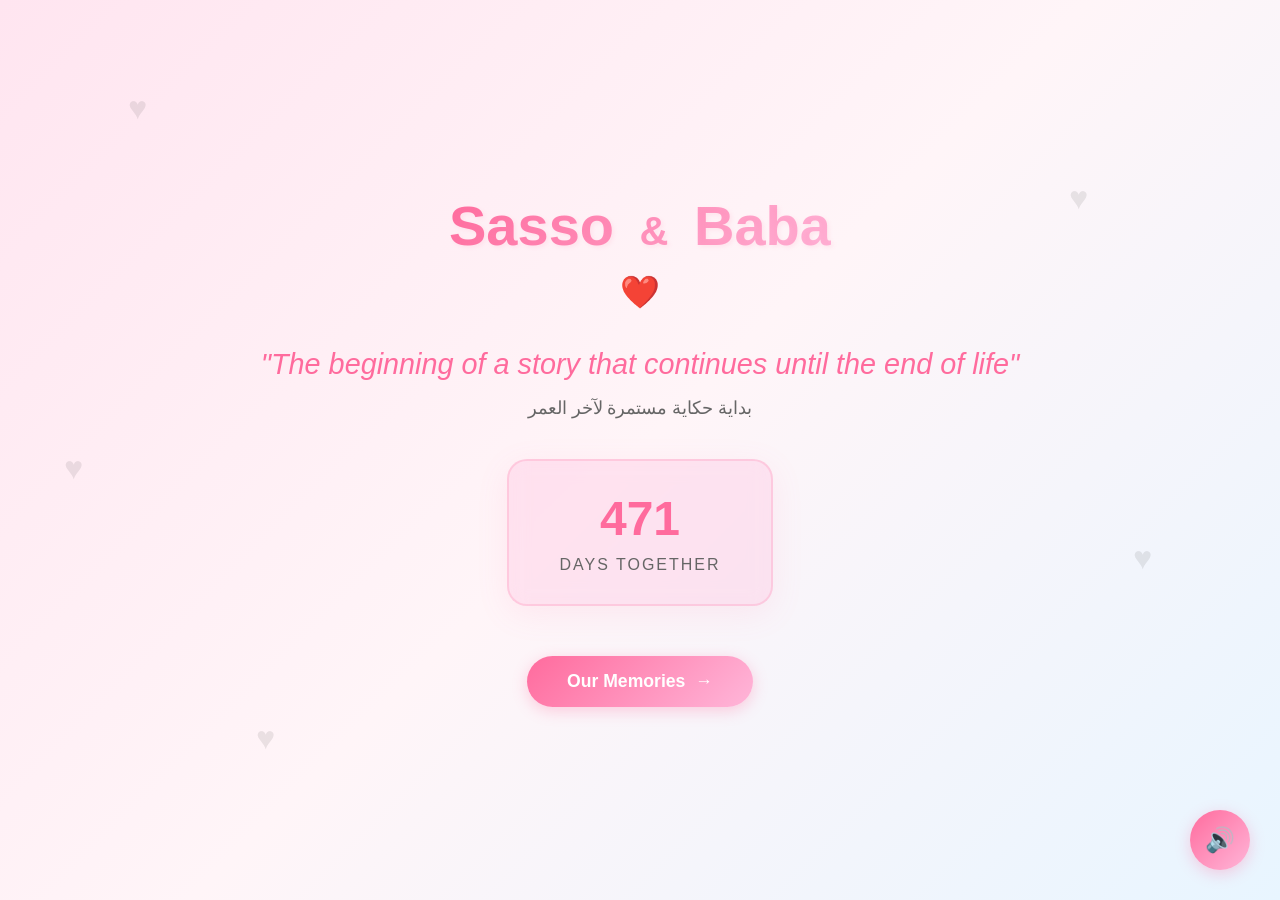
==== index.html @ 5838aa94 "Add background music and audio controls" ====
<!DOCTYPE html>
<html lang="ar">
<head>
    <meta charset="UTF-8">
    <meta name="viewport" content="width=device-width, initial-scale=1.0">
    <title>Sasso & Baba - Our Anniversary</title>
    <link rel="stylesheet" href="styles.css">
</head>
<body>
    <!-- Audio Player -->
    <audio id="backgroundMusic" loop>
        <source src="https://www.soundhelix.com/examples/mp3/SoundHelix-Song-1.mp3" type="audio/mpeg">
    </audio>
    
    <button id="musicToggle" class="music-toggle" title="Toggle Music">
        <span class="music-icon">🔊</span>
    </button>

    <div class="container">
        <!-- Animated Background -->
        <div class="background">
            <div class="heart heart1">♥</div>
            <div class="heart heart2">♥</div>
            <div class="heart heart3">♥</div>
            <div class="heart heart4">♥</div>
            <div class="heart heart5">♥</div>
        </div>

        <!-- Main Content -->
        <div class="content">
            <div class="names-section">
                <h1 class="names">Sasso <span class="and">&</span> Baba</h1>
                <div class="heart-divider">❤️</div>
            </div>

            <div class="message-section">
                <p class="tagline">"The beginning of a story that continues until the end of life"</p>
                <p class="subtitle">بداية حكاية مستمرة لآخر العمر</p>
            </div>

            <div class="counter-section">
                <div class="counter">
                    <div id="days" class="counter-number">0</div>
                    <div class="counter-label">Days Together</div>
                </div>
            </div>

            <button class="btn-memories" onclick="window.location.href='memories.html'">
                Our Memories
                <span class="arrow">→</span>
            </button>
        </div>
    </div>

    <script src="script.js"></script>
</body>
</html>
---- styles.css ----
:root {
    --primary-pink: #FFB6D9;
    --secondary-pink: #FFC0CB;
    --white: #FFFFFF;
    --accent-red: #FF6B9D;
    --text-dark: #333333;
    --text-light: #666666;
}

* {
    margin: 0;
    padding: 0;
    box-sizing: border-box;
}

body {
    font-family: 'Segoe UI', Tahoma, Geneva, Verdana, sans-serif;
    background: linear-gradient(135deg, #FFE5F0 0%, #FFF5F8 50%, #E8F5FF 100%);
    min-height: 100vh;
    color: var(--text-dark);
    overflow-x: hidden;
}

.container {
    width: 100%;
    min-height: 100vh;
    display: flex;
    flex-direction: column;
    position: relative;
}

/* Music Toggle Button */
.music-toggle {
    position: fixed;
    bottom: 30px;
    right: 30px;
    width: 60px;
    height: 60px;
    border-radius: 50%;
    background: linear-gradient(135deg, var(--accent-red) 0%, var(--primary-pink) 100%);
    border: none;
    cursor: pointer;
    font-size: 1.5rem;
    box-shadow: 0 4px 15px rgba(255, 107, 157, 0.3);
    transition: all 0.3s ease;
    z-index: 100;
    display: flex;
    align-items: center;
    justify-content: center;
}

.music-toggle:hover {
    transform: scale(1.1);
    box-shadow: 0 6px 20px rgba(255, 107, 157, 0.4);
}

.music-toggle:active {
    transform: scale(0.95);
}

.music-toggle.playing .music-icon {
    animation: pulse-music 1s ease-in-out infinite;
}

@keyframes pulse-music {
    0%, 100% { transform: scale(1); }
    50% { transform: scale(1.2); }
}

.music-toggle.muted {
    background: linear-gradient(135deg, #CCCCCC 0%, #AAAAAA 100%);
}

.music-toggle.muted .music-icon::after {
    content: '\0D';
    position: absolute;
    font-size: 2rem;
    color: #FF6B9D;
}

/* Animated Background Hearts */
.background {
    position: fixed;
    top: 0;
    left: 0;
    width: 100%;
    height: 100%;
    pointer-events: none;
    z-index: 0;
}

.heart {
    position: absolute;
    font-size: 2rem;
    opacity: 0.1;
    animation: float 6s ease-in-out infinite;
}

.heart1 { top: 10%; left: 10%; animation-delay: 0s; }
.heart2 { top: 20%; right: 15%; animation-delay: 1s; }
.heart3 { top: 50%; left: 5%; animation-delay: 2s; }
.heart4 { top: 60%; right: 10%; animation-delay: 1.5s; }
.heart5 { top: 80%; left: 20%; animation-delay: 2.5s; }

@keyframes float {
    0%, 100% { transform: translateY(0) rotate(0deg); }
    50% { transform: translateY(-30px) rotate(10deg); }
}

/* HOME PAGE STYLES */
.content {
    flex: 1;
    display: flex;
    flex-direction: column;
    align-items: center;
    justify-content: center;
    z-index: 1;
    padding: 40px 20px;
    text-align: center;
}

.names-section {
    margin-bottom: 30px;
}

.names {
    font-size: 3.5rem;
    font-weight: 700;
    background: linear-gradient(135deg, var(--accent-red) 0%, var(--primary-pink) 100%);
    -webkit-background-clip: text;
    -webkit-text-fill-color: transparent;
    background-clip: text;
    margin-bottom: 15px;
    text-shadow: 2px 2px 4px rgba(255, 107, 157, 0.1);
    animation: slideDown 1s ease-out;
}

.and {
    font-size: 2.5rem;
    display: inline-block;
    margin: 0 10px;
}

.heart-divider {
    font-size: 2rem;
    animation: pulse 1.5s ease-in-out infinite;
}

@keyframes slideDown {
    from {
        opacity: 0;
        transform: translateY(-20px);
    }
    to {
        opacity: 1;
        transform: translateY(0);
    }
}

@keyframes pulse {
    0%, 100% { transform: scale(1); }
    50% { transform: scale(1.2); }
}

.message-section {
    margin-bottom: 40px;
    animation: fadeIn 1.5s ease-out 0.3s both;
}

.tagline {
    font-size: 1.8rem;
    font-weight: 500;
    color: var(--accent-red);
    font-style: italic;
    margin-bottom: 10px;
    line-height: 1.6;
}

.subtitle {
    font-size: 1.1rem;
    color: var(--text-light);
}

@keyframes fadeIn {
    from {
        opacity: 0;
    }
    to {
        opacity: 1;
    }
}

.counter-section {
    margin-bottom: 50px;
}

.counter {
    background: rgba(255, 182, 217, 0.3);
    backdrop-filter: blur(10px);
    padding: 30px 50px;
    border-radius: 20px;
    border: 2px solid rgba(255, 107, 157, 0.2);
    box-shadow: 0 8px 32px rgba(255, 107, 157, 0.1);
    animation: slideUp 1s ease-out 0.6s both;
}

.counter-number {
    font-size: 3rem;
    font-weight: 700;
    color: var(--accent-red);
    margin-bottom: 10px;
}

.counter-label {
    font-size: 1rem;
    color: var(--text-light);
    text-transform: uppercase;
    letter-spacing: 2px;
}

@keyframes slideUp {
    from {
        opacity: 0;
        transform: translateY(20px);
    }
    to {
        opacity: 1;
        transform: translateY(0);
    }
}

.btn-memories {
    background: linear-gradient(135deg, var(--accent-red) 0%, var(--primary-pink) 100%);
    color: white;
    border: none;
    padding: 15px 40px;
    font-size: 1.1rem;
    font-weight: 600;
    border-radius: 50px;
    cursor: pointer;
    transition: all 0.3s ease;
    box-shadow: 0 4px 15px rgba(255, 107, 157, 0.3);
    animation: slideUp 1s ease-out 0.9s both;
    display: flex;
    align-items: center;
    gap: 10px;
}

.btn-memories:hover {
    transform: translateY(-3px);
    box-shadow: 0 6px 20px rgba(255, 107, 157, 0.4);
}

.btn-memories:active {
    transform: translateY(-1px);
}

.arrow {
    display: inline-block;
    transition: transform 0.3s ease;
}

.btn-memories:hover .arrow {
    transform: translateX(5px);
}

/* MEMORIES PAGE STYLES */
.memories-page {
    background: linear-gradient(135deg, #FFE5F0 0%, #FFF5F8 50%, #E8F5FF 100%);
}

.memories-header {
    padding: 30px 20px;
    text-align: center;
    z-index: 2;
    position: relative;
}

.btn-back {
    background: rgba(255, 107, 157, 0.2);
    color: var(--accent-red);
    border: 2px solid var(--accent-red);
    padding: 10px 20px;
    font-size: 1rem;
    font-weight: 600;
    border-radius: 50px;
    cursor: pointer;
    transition: all 0.3s ease;
    margin-bottom: 20px;
    display: inline-flex;
    align-items: center;
    gap: 8px;
}

.btn-back:hover {
    background: var(--accent-red);
    color: white;
}

.memories-header h1 {
    font-size: 2.5rem;
    background: linear-gradient(135deg, var(--accent-red) 0%, var(--primary-pink) 100%);
    -webkit-background-clip: text;
    -webkit-text-fill-color: transparent;
    background-clip: text;
}

/* Gallery Section */
.gallery-section {
    padding: 40px 20px;
    z-index: 1;
    position: relative;
}

.gallery {
    display: grid;
    grid-template-columns: repeat(auto-fit, minmax(280px, 1fr));
    gap: 30px;
    max-width: 1200px;
    margin: 0 auto;
}

.memory-card {
    background: rgba(255, 255, 255, 0.9);
    border-radius: 15px;
    overflow: hidden;
    box-shadow: 0 8px 25px rgba(255, 107, 157, 0.15);
    transition: all 0.3s ease;
    cursor: pointer;
}

.memory-card:hover {
    transform: translateY(-10px);
    box-shadow: 0 12px 35px rgba(255, 107, 157, 0.25);
}

.memory-image {
    height: 250px;
    background: linear-gradient(135deg, var(--secondary-pink) 0%, var(--primary-pink) 100%);
    position: relative;
    overflow: hidden;
}

.memory-image::before {
    content: '📷';
    position: absolute;
    top: 50%;
    left: 50%;
    transform: translate(-50%, -50%);
    font-size: 3rem;
    opacity: 0.5;
}

.placeholder-1 {
    background: linear-gradient(135deg, #FFB6D9 0%, #FFC0CB 100%);
}

.placeholder-2 {
    background: linear-gradient(135deg, #FFC0CB 0%, #FFE5F0 100%);
}

.placeholder-3 {
    background: linear-gradient(135deg, #FF6B9D 0%, #FFB6D9 100%);
}

.placeholder-4 {
    background: linear-gradient(135deg, #FFE5F0 0%, #FFC0CB 100%);
}

.memory-info {
    padding: 20px;
}

.memory-card h3 {
    color: var(--accent-red);
    margin-bottom: 10px;
    font-size: 1.3rem;
}

.memory-card p {
    color: var(--text-light);
    line-height: 1.6;
    font-size: 0.95rem;
}

/* Love Message Section */
.love-message-section {
    padding: 40px 20px;
    z-index: 1;
    position: relative;
}

.message-box {
    max-width: 700px;
    margin: 0 auto;
    background: rgba(255, 255, 255, 0.95);
    padding: 40px;
    border-radius: 15px;
    box-shadow: 0 8px 25px rgba(255, 107, 157, 0.15);
    border-left: 5px solid var(--accent-red);
}

.message-box h2 {
    color: var(--accent-red);
    margin-bottom: 30px;
    text-align: center;
    font-size: 1.8rem;
}

.message-box p {
    color: var(--text-dark);
    line-height: 1.8;
    margin-bottom: 15px;
    font-size: 1rem;
}

.signature {
    text-align: right;
    font-style: italic;
    margin-top: 30px;
    color: var(--accent-red);
    font-weight: 600;
}

/* Timeline Section */
.timeline-section {
    padding: 40px 20px;
    z-index: 1;
    position: relative;
}

.timeline-section h2 {
    text-align: center;
    color: var(--accent-red);
    margin-bottom: 40px;
    font-size: 2rem;
}

.timeline {
    max-width: 600px;
    margin: 0 auto;
    position: relative;
}

.timeline::before {
    content: '';
    position: absolute;
    left: 50%;
    transform: translateX(-50%);
    width: 3px;
    height: 100%;
    background: linear-gradient(to bottom, var(--accent-red), var(--primary-pink));
}

.timeline-item {
    margin-bottom: 40px;
    display: flex;
    align-items: center;
}

.timeline-item:nth-child(even) {
    flex-direction: row-reverse;
}

.timeline-marker {
    width: 20px;
    height: 20px;
    background: var(--accent-red);
    border: 4px solid white;
    border-radius: 50%;
    position: absolute;
    left: 50%;
    transform: translateX(-50%);
    box-shadow: 0 0 0 4px var(--primary-pink);
}

.timeline-content {
    width: calc(50% - 40px);
    background: rgba(255, 255, 255, 0.9);
    padding: 20px;
    border-radius: 10px;
    box-shadow: 0 4px 15px rgba(255, 107, 157, 0.1);
}

.timeline-item:nth-child(even) .timeline-content {
    margin-right: 0;
    margin-left: auto;
}

.timeline-item:nth-child(odd) .timeline-content {
    margin-left: 0;
    margin-right: auto;
}

.timeline-content h3 {
    color: var(--accent-red);
    margin-bottom: 8px;
}

.timeline-content p {
    color: var(--text-light);
    font-size: 0.95rem;
}

/* Responsive Design */
@media (max-width: 768px) {
    .names {
        font-size: 2.5rem;
    }

    .and {
        font-size: 2rem;
    }

    .tagline {
        font-size: 1.3rem;
    }

    .counter {
        padding: 20px 30px;
    }

    .counter-number {
        font-size: 2.5rem;
    }

    .gallery {
        grid-template-columns: 1fr;
    }

    .timeline::before {
        left: 0;
    }

    .timeline-item,
    .timeline-item:nth-child(even) {
        flex-direction: column;
    }

    .timeline-content {
        width: 100%;
        margin: 0 !important;
        margin-left: 30px;
    }

    .timeline-marker {
        left: 0;
    }

    .message-box {
        padding: 25px;
    }

    .music-toggle {
        bottom: 20px;
        right: 20px;
        width: 50px;
        height: 50px;
        font-size: 1.2rem;
    }
}
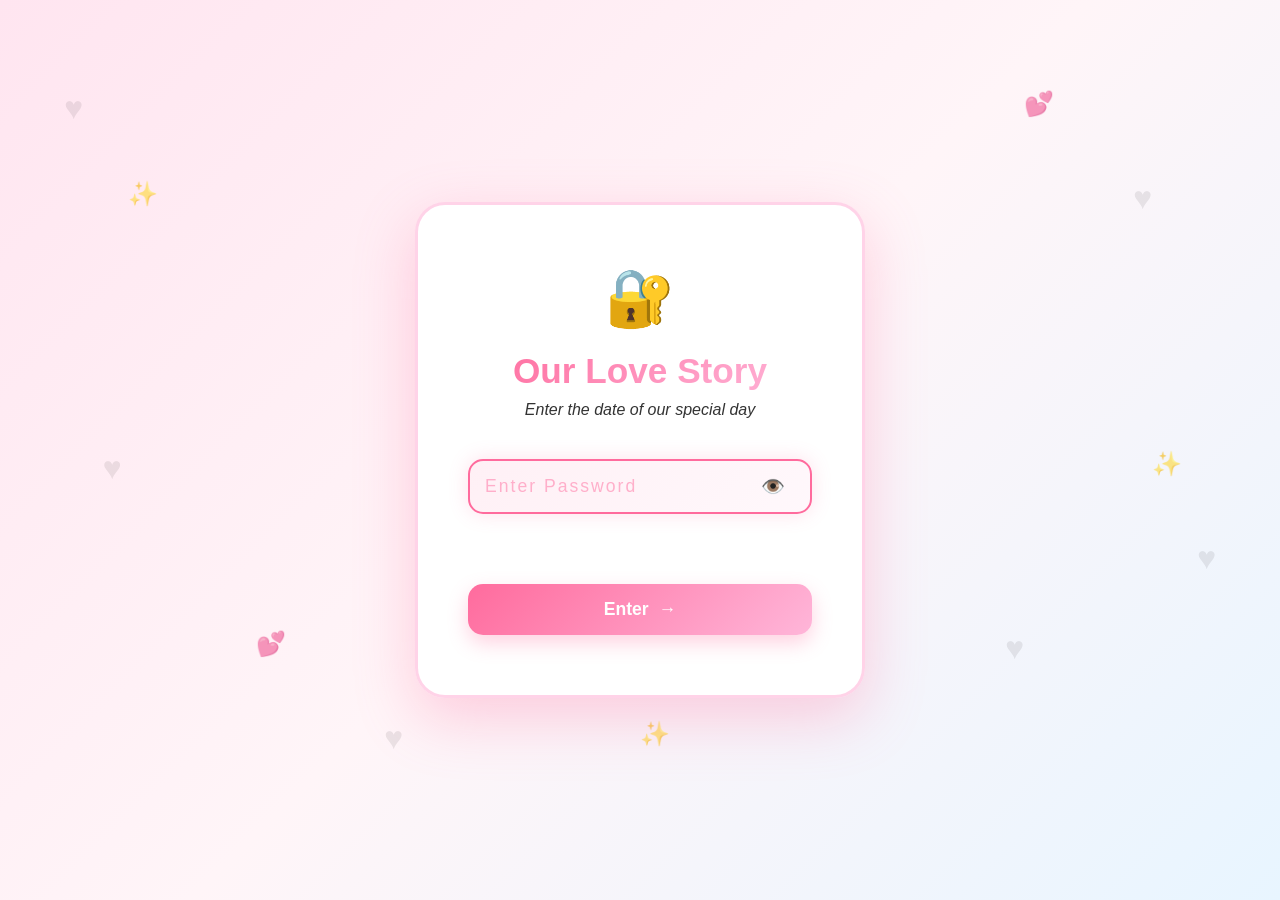
==== commit a9c70b5e: "Add password protection with romantic design - Password: 13/11/2025" ====
--- a/index.html
+++ b/index.html
@@ -3,10 +3,19 @@
 <head>
     <meta charset="UTF-8">
     <meta name="viewport" content="width=device-width, initial-scale=1.0">
-    <title>Sasso & Baba - Our Anniversary</title>
+    <title>Sasso & Baba - Anniversary Website</title>
     <link rel="stylesheet" href="styles.css">
 </head>
-<body>
+<body class="home-page">
+    <!-- Redirect Check -->
+    <script>
+        // Check if user has access
+        const session = localStorage.getItem('anniversaryAccess');
+        if (!session) {
+            window.location.href = 'password.html';
+        }
+    </script>
+
     <!-- Audio Player -->
     <audio id="backgroundMusic" loop>
         <source src="https://www.soundhelix.com/examples/mp3/SoundHelix-Song-1.mp3" type="audio/mpeg">
@@ -26,29 +35,95 @@
             <div class="heart heart5">♥</div>
         </div>
 
-        <!-- Main Content -->
-        <div class="content">
-            <div class="names-section">
-                <h1 class="names">Sasso <span class="and">&</span> Baba</h1>
-                <div class="heart-divider">❤️</div>
-            </div>
-
-            <div class="message-section">
-                <p class="tagline">"The beginning of a story that continues until the end of life"</p>
-                <p class="subtitle">بداية حكاية مستمرة لآخر العمر</p>
-            </div>
-
-            <div class="counter-section">
+        <!-- Hero Section -->
+        <div class="hero-section">
+            <div class="hero-content">
+                <h1 class="hero-title">Sasso & Baba</h1>
+                <p class="hero-subtitle">Our Beautiful Love Story</p>
                 <div class="counter">
-                    <div id="days" class="counter-number">0</div>
-                    <div class="counter-label">Days Together</div>
+                    <div class="counter-item">
+                        <span class="counter-value">August 22, 2025</span>
+                        <span class="counter-label">When It Started</span>
+                    </div>
+                </div>
+                <div class="cta-buttons">
+                    <a href="memories.html" class="btn btn-primary">
+                        <span>Our Memories</span>
+                        <span class="icon">📸</span>
+                    </a>
+                    <button class="btn btn-secondary" onclick="scrollToMessage()">
+                        <span>Read Our Story</span>
+                        <span class="icon">💕</span>
+                    </button>
                 </div>
             </div>
+            <div class="hero-decoration">
+                <div class="decoration-heart">♥</div>
+            </div>
+        </div>
 
-            <button class="btn-memories" onclick="window.location.href='memories.html'">
-                Our Memories
-                <span class="arrow">→</span>
-            </button>
+        <!-- Main Message Section -->
+        <div class="message-section">
+            <div class="message-card" id="mainMessage">
+                <div class="message-header">
+                    <h2>To My Love</h2>
+                    <div class="header-decoration">✨ 💕 ✨</div>
+                </div>
+                
+                <div class="message-content">
+                    <p class="greeting">Dear Baba,</p>
+                    
+                    <p>Every day with you is a blessing I never knew I needed. From the moment our story began on August 22nd, you became my reason to smile, my reason to believe in love, and my reason to dream bigger.</p>
+                    
+                    <p>We share the same birthday - the 13th of November - and I can't help but believe this is destiny telling us we were meant to find each other. You are my best friend, my partner in crime, and my forever love.</p>
+                    
+                    <p>Through every laugh, every tear, and every adventure, I'm grateful to walk this beautiful journey with you. You make me believe in soulmates.</p>
+                    
+                    <p>Here's to many more years of memories, of love, and of you and me against the world.</p>
+                    
+                    <p class="closing">Forever yours,<br><span class="signature">Sasso</span></p>
+                </div>
+                
+                <div class="message-footer">
+                    <p>❤️ With All My Love ❤️</p>
+                </div>
+            </div>
+        </div>
+
+        <!-- Timeline Section -->
+        <div class="timeline-section">
+            <h2>Our Timeline</h2>
+            <div class="timeline">
+                <div class="timeline-item">
+                    <div class="timeline-marker"></div>
+                    <div class="timeline-content">
+                        <h3>August 22, 2025</h3>
+                        <p>The day our beautiful story began ✨</p>
+                    </div>
+                </div>
+                <div class="timeline-item">
+                    <div class="timeline-marker"></div>
+                    <div class="timeline-content">
+                        <h3>Every Day Since</h3>
+                        <p>Filled with love, laughter, and countless precious moments</p>
+                    </div>
+                </div>
+                <div class="timeline-item">
+                    <div class="timeline-marker"></div>
+                    <div class="timeline-content">
+                        <h3>Forever & Always</h3>
+                        <p>Our story continues until the end of life 💕</p>
+                    </div>
+                </div>
+            </div>
+        </div>
+
+        <!-- Navigation to Memories -->
+        <div class="memories-link">
+            <a href="memories.html" class="btn btn-large">
+                <span class="btn-text">View Our Beautiful Memories</span>
+                <span class="btn-icon">→</span>
+            </a>
         </div>
     </div>
 
--- a/styles.css
+++ b/styles.css
@@ -5,6 +5,7 @@
     --accent-red: #FF6B9D;
     --text-dark: #333333;
     --text-light: #666666;
+    --gold: #FFD700;
 }
 
 * {
@@ -67,17 +68,6 @@
     50% { transform: scale(1.2); }
 }
 
-.music-toggle.muted {
-    background: linear-gradient(135deg, #CCCCCC 0%, #AAAAAA 100%);
-}
-
-.music-toggle.muted .music-icon::after {
-    content: '\0D';
-    position: absolute;
-    font-size: 2rem;
-    color: #FF6B9D;
-}
-
 /* Animated Background Hearts */
 .background {
     position: fixed;
@@ -107,170 +97,9 @@
     50% { transform: translateY(-30px) rotate(10deg); }
 }
 
-/* HOME PAGE STYLES */
-.content {
-    flex: 1;
-    display: flex;
-    flex-direction: column;
-    align-items: center;
-    justify-content: center;
-    z-index: 1;
-    padding: 40px 20px;
-    text-align: center;
-}
-
-.names-section {
-    margin-bottom: 30px;
-}
-
-.names {
-    font-size: 3.5rem;
-    font-weight: 700;
-    background: linear-gradient(135deg, var(--accent-red) 0%, var(--primary-pink) 100%);
-    -webkit-background-clip: text;
-    -webkit-text-fill-color: transparent;
-    background-clip: text;
-    margin-bottom: 15px;
-    text-shadow: 2px 2px 4px rgba(255, 107, 157, 0.1);
-    animation: slideDown 1s ease-out;
-}
-
-.and {
-    font-size: 2.5rem;
-    display: inline-block;
-    margin: 0 10px;
-}
-
-.heart-divider {
-    font-size: 2rem;
-    animation: pulse 1.5s ease-in-out infinite;
-}
-
-@keyframes slideDown {
-    from {
-        opacity: 0;
-        transform: translateY(-20px);
-    }
-    to {
-        opacity: 1;
-        transform: translateY(0);
-    }
-}
-
-@keyframes pulse {
-    0%, 100% { transform: scale(1); }
-    50% { transform: scale(1.2); }
-}
-
-.message-section {
-    margin-bottom: 40px;
-    animation: fadeIn 1.5s ease-out 0.3s both;
-}
-
-.tagline {
-    font-size: 1.8rem;
-    font-weight: 500;
-    color: var(--accent-red);
-    font-style: italic;
-    margin-bottom: 10px;
-    line-height: 1.6;
-}
-
-.subtitle {
-    font-size: 1.1rem;
-    color: var(--text-light);
-}
-
-@keyframes fadeIn {
-    from {
-        opacity: 0;
-    }
-    to {
-        opacity: 1;
-    }
-}
-
-.counter-section {
-    margin-bottom: 50px;
-}
-
-.counter {
-    background: rgba(255, 182, 217, 0.3);
-    backdrop-filter: blur(10px);
-    padding: 30px 50px;
-    border-radius: 20px;
-    border: 2px solid rgba(255, 107, 157, 0.2);
-    box-shadow: 0 8px 32px rgba(255, 107, 157, 0.1);
-    animation: slideUp 1s ease-out 0.6s both;
-}
-
-.counter-number {
-    font-size: 3rem;
-    font-weight: 700;
-    color: var(--accent-red);
-    margin-bottom: 10px;
-}
-
-.counter-label {
-    font-size: 1rem;
-    color: var(--text-light);
-    text-transform: uppercase;
-    letter-spacing: 2px;
-}
-
-@keyframes slideUp {
-    from {
-        opacity: 0;
-        transform: translateY(20px);
-    }
-    to {
-        opacity: 1;
-        transform: translateY(0);
-    }
-}
-
-.btn-memories {
-    background: linear-gradient(135deg, var(--accent-red) 0%, var(--primary-pink) 100%);
-    color: white;
-    border: none;
-    padding: 15px 40px;
-    font-size: 1.1rem;
-    font-weight: 600;
-    border-radius: 50px;
-    cursor: pointer;
-    transition: all 0.3s ease;
-    box-shadow: 0 4px 15px rgba(255, 107, 157, 0.3);
-    animation: slideUp 1s ease-out 0.9s both;
-    display: flex;
-    align-items: center;
-    gap: 10px;
-}
-
-.btn-memories:hover {
-    transform: translateY(-3px);
-    box-shadow: 0 6px 20px rgba(255, 107, 157, 0.4);
-}
-
-.btn-memories:active {
-    transform: translateY(-1px);
-}
-
-.arrow {
-    display: inline-block;
-    transition: transform 0.3s ease;
-}
-
-.btn-memories:hover .arrow {
-    transform: translateX(5px);
-}
-
 /* MEMORIES PAGE STYLES */
-.memories-page {
-    background: linear-gradient(135deg, #FFE5F0 0%, #FFF5F8 50%, #E8F5FF 100%);
-}
-
 .memories-header {
-    padding: 30px 20px;
+    padding: 50px 20px 30px;
     text-align: center;
     z-index: 2;
     position: relative;
@@ -286,7 +115,7 @@
     border-radius: 50px;
     cursor: pointer;
     transition: all 0.3s ease;
-    margin-bottom: 20px;
+    margin-bottom: 30px;
     display: inline-flex;
     align-items: center;
     gap: 8px;
@@ -295,97 +124,248 @@
 .btn-back:hover {
     background: var(--accent-red);
     color: white;
+    transform: translateX(-5px);
 }
 
 .memories-header h1 {
-    font-size: 2.5rem;
+    font-size: 3rem;
     background: linear-gradient(135deg, var(--accent-red) 0%, var(--primary-pink) 100%);
     -webkit-background-clip: text;
     -webkit-text-fill-color: transparent;
     background-clip: text;
-}
-
-/* Gallery Section */
+    margin-bottom: 10px;
+    animation: slideDown 0.8s ease-out;
+}
+
+.header-subtitle {
+    font-size: 1.1rem;
+    color: var(--accent-red);
+    font-style: italic;
+    animation: fadeIn 1s ease-out 0.3s both;
+}
+
+@keyframes slideDown {
+    from {
+        opacity: 0;
+        transform: translateY(-20px);
+    }
+    to {
+        opacity: 1;
+        transform: translateY(0);
+    }
+}
+
+@keyframes fadeIn {
+    from { opacity: 0; }
+    to { opacity: 1; }
+}
+
+/* Premium Gallery Section */
 .gallery-section {
     padding: 40px 20px;
     z-index: 1;
     position: relative;
 }
 
-.gallery {
+.gallery-container {
+    max-width: 1400px;
+    margin: 0 auto;
+}
+
+.gallery-grid {
     display: grid;
-    grid-template-columns: repeat(auto-fit, minmax(280px, 1fr));
-    gap: 30px;
-    max-width: 1200px;
-    margin: 0 auto;
-}
-
-.memory-card {
-    background: rgba(255, 255, 255, 0.9);
+    grid-template-columns: repeat(auto-fit, minmax(250px, 1fr));
+    gap: 20px;
+    auto-rows: 280px;
+}
+
+.gallery-item {
+    position: relative;
+    overflow: hidden;
+    border-radius: 20px;
+    cursor: pointer;
+    animation: gallerySlideUp 0.6s ease-out both;
+}
+
+.gallery-item:nth-child(1) { animation-delay: 0.1s; }
+.gallery-item:nth-child(2) { animation-delay: 0.2s; }
+.gallery-item:nth-child(3) { animation-delay: 0.3s; }
+.gallery-item:nth-child(4) { animation-delay: 0.4s; }
+.gallery-item:nth-child(5) { animation-delay: 0.5s; }
+.gallery-item:nth-child(6) { animation-delay: 0.6s; }
+.gallery-item:nth-child(7) { animation-delay: 0.7s; }
+
+@keyframes gallerySlideUp {
+    from {
+        opacity: 0;
+        transform: translateY(30px);
+    }
+    to {
+        opacity: 1;
+        transform: translateY(0);
+    }
+}
+
+.gallery-item-large {
+    grid-column: span 2;
+    grid-row: span 2;
+}
+
+.gallery-image-wrapper {
+    width: 100%;
+    height: 100%;
+    position: relative;
+    overflow: hidden;
+    background: linear-gradient(135deg, var(--secondary-pink), var(--primary-pink));
+}
+
+.gallery-image {
+    width: 100%;
+    height: 100%;
+    object-fit: cover;
+    transition: all 0.5s cubic-bezier(0.34, 1.56, 0.64, 1);
+    filter: brightness(0.95);
+}
+
+.gallery-item:hover .gallery-image {
+    transform: scale(1.15) rotate(2deg);
+    filter: brightness(1.1);
+}
+
+.gallery-overlay {
+    position: absolute;
+    top: 0;
+    left: 0;
+    width: 100%;
+    height: 100%;
+    background: linear-gradient(135deg, rgba(255, 107, 157, 0.7) 0%, rgba(255, 182, 217, 0.6) 100%);
+    display: flex;
+    flex-direction: column;
+    justify-content: flex-end;
+    padding: 20px;
+    opacity: 0;
+    transition: opacity 0.4s ease;
+    backdrop-filter: blur(5px);
+}
+
+.gallery-item:hover .gallery-overlay {
+    opacity: 1;
+}
+
+.gallery-overlay h3 {
+    color: white;
+    font-size: 1.5rem;
+    margin-bottom: 8px;
+    text-shadow: 2px 2px 4px rgba(0, 0, 0, 0.2);
+}
+
+.gallery-overlay p {
+    color: rgba(255, 255, 255, 0.9);
+    font-size: 0.95rem;
+    text-shadow: 1px 1px 2px rgba(0, 0, 0, 0.2);
+}
+
+/* Lightbox Modal */
+.lightbox {
+    display: none;
+    position: fixed;
+    top: 0;
+    left: 0;
+    width: 100%;
+    height: 100%;
+    background: rgba(0, 0, 0, 0.95);
+    z-index: 1000;
+    animation: fadeIn 0.3s ease;
+}
+
+.lightbox.active {
+    display: flex;
+    align-items: center;
+    justify-content: center;
+}
+
+.lightbox-content {
+    position: relative;
+    width: 90%;
+    max-width: 900px;
+    animation: zoomIn 0.3s ease;
+}
+
+@keyframes zoomIn {
+    from {
+        transform: scale(0.8);
+        opacity: 0;
+    }
+    to {
+        transform: scale(1);
+        opacity: 1;
+    }
+}
+
+.lightbox-image {
+    width: 100%;
+    height: auto;
+    max-height: 85vh;
+    object-fit: contain;
     border-radius: 15px;
-    overflow: hidden;
-    box-shadow: 0 8px 25px rgba(255, 107, 157, 0.15);
+    box-shadow: 0 20px 60px rgba(0, 0, 0, 0.5);
+}
+
+.lightbox-close {
+    position: absolute;
+    top: -40px;
+    right: 0;
+    background: none;
+    border: none;
+    color: white;
+    font-size: 2.5rem;
+    cursor: pointer;
     transition: all 0.3s ease;
-    cursor: pointer;
-}
-
-.memory-card:hover {
-    transform: translateY(-10px);
-    box-shadow: 0 12px 35px rgba(255, 107, 157, 0.25);
-}
-
-.memory-image {
-    height: 250px;
-    background: linear-gradient(135deg, var(--secondary-pink) 0%, var(--primary-pink) 100%);
-    position: relative;
-    overflow: hidden;
-}
-
-.memory-image::before {
-    content: '📷';
+    z-index: 1001;
+}
+
+.lightbox-close:hover {
+    transform: scale(1.2);
+}
+
+.lightbox-prev,
+.lightbox-next {
     position: absolute;
     top: 50%;
-    left: 50%;
-    transform: translate(-50%, -50%);
-    font-size: 3rem;
-    opacity: 0.5;
-}
-
-.placeholder-1 {
-    background: linear-gradient(135deg, #FFB6D9 0%, #FFC0CB 100%);
-}
-
-.placeholder-2 {
-    background: linear-gradient(135deg, #FFC0CB 0%, #FFE5F0 100%);
-}
-
-.placeholder-3 {
-    background: linear-gradient(135deg, #FF6B9D 0%, #FFB6D9 100%);
-}
-
-.placeholder-4 {
-    background: linear-gradient(135deg, #FFE5F0 0%, #FFC0CB 100%);
-}
-
-.memory-info {
-    padding: 20px;
-}
-
-.memory-card h3 {
-    color: var(--accent-red);
-    margin-bottom: 10px;
-    font-size: 1.3rem;
-}
-
-.memory-card p {
-    color: var(--text-light);
-    line-height: 1.6;
-    font-size: 0.95rem;
+    transform: translateY(-50%);
+    background: rgba(255, 107, 157, 0.7);
+    border: none;
+    color: white;
+    font-size: 2rem;
+    width: 50px;
+    height: 50px;
+    border-radius: 50%;
+    cursor: pointer;
+    transition: all 0.3s ease;
+    display: flex;
+    align-items: center;
+    justify-content: center;
+}
+
+.lightbox-prev:hover,
+.lightbox-next:hover {
+    background: rgba(255, 107, 157, 1);
+    transform: translateY(-50%) scale(1.1);
+}
+
+.lightbox-prev { left: -70px; }
+.lightbox-next { right: -70px; }
+
+.lightbox-caption {
+    color: white;
+    text-align: center;
+    margin-top: 20px;
+    font-size: 1.1rem;
 }
 
 /* Love Message Section */
 .love-message-section {
-    padding: 40px 20px;
+    padding: 60px 20px;
     z-index: 1;
     position: relative;
 }
@@ -394,37 +374,67 @@
     max-width: 700px;
     margin: 0 auto;
     background: rgba(255, 255, 255, 0.95);
-    padding: 40px;
-    border-radius: 15px;
-    box-shadow: 0 8px 25px rgba(255, 107, 157, 0.15);
-    border-left: 5px solid var(--accent-red);
+    padding: 50px 40px;
+    border-radius: 20px;
+    box-shadow: 0 15px 40px rgba(255, 107, 157, 0.2);
+    border: 2px solid rgba(255, 182, 217, 0.5);
+    position: relative;
+    animation: messageSlideUp 0.8s ease-out 0.2s both;
+}
+
+@keyframes messageSlideUp {
+    from {
+        opacity: 0;
+        transform: translateY(30px);
+    }
+    to {
+        opacity: 1;
+        transform: translateY(0);
+    }
+}
+
+.message-decoration {
+    text-align: center;
+    font-size: 1.5rem;
+    margin-bottom: 20px;
+    animation: twinkle 2s ease-in-out infinite;
+}
+
+@keyframes twinkle {
+    0%, 100% { opacity: 0.5; }
+    50% { opacity: 1; }
 }
 
 .message-box h2 {
     color: var(--accent-red);
     margin-bottom: 30px;
     text-align: center;
-    font-size: 1.8rem;
+    font-size: 2rem;
+    text-shadow: 2px 2px 4px rgba(255, 107, 157, 0.1);
 }
 
 .message-box p {
     color: var(--text-dark);
     line-height: 1.8;
-    margin-bottom: 15px;
+    margin-bottom: 18px;
     font-size: 1rem;
 }
 
 .signature {
     text-align: right;
     font-style: italic;
-    margin-top: 30px;
+    margin-top: 40px;
     color: var(--accent-red);
-    font-weight: 600;
+}
+
+.signature-name {
+    font-weight: 700;
+    font-size: 1.2rem;
 }
 
 /* Timeline Section */
 .timeline-section {
-    padding: 40px 20px;
+    padding: 60px 20px;
     z-index: 1;
     position: relative;
 }
@@ -432,8 +442,8 @@
 .timeline-section h2 {
     text-align: center;
     color: var(--accent-red);
-    margin-bottom: 40px;
-    font-size: 2rem;
+    margin-bottom: 50px;
+    font-size: 2.2rem;
 }
 
 .timeline {
@@ -447,85 +457,132 @@
     position: absolute;
     left: 50%;
     transform: translateX(-50%);
-    width: 3px;
+    width: 4px;
     height: 100%;
-    background: linear-gradient(to bottom, var(--accent-red), var(--primary-pink));
+    background: linear-gradient(to bottom, var(--accent-red), var(--primary-pink), var(--accent-red));
+    border-radius: 2px;
 }
 
 .timeline-item {
-    margin-bottom: 40px;
+    margin-bottom: 50px;
     display: flex;
     align-items: center;
+    animation: timelineSlide 0.8s ease-out both;
+}
+
+.timeline-item:nth-child(1) { animation-delay: 0.2s; }
+.timeline-item:nth-child(2) { animation-delay: 0.4s; }
+.timeline-item:nth-child(3) { animation-delay: 0.6s; }
+
+@keyframes timelineSlide {
+    from {
+        opacity: 0;
+        transform: translateX(-20px);
+    }
+    to {
+        opacity: 1;
+        transform: translateX(0);
+    }
 }
 
 .timeline-item:nth-child(even) {
     flex-direction: row-reverse;
 }
 
+.timeline-item:nth-child(even) .timeline-content {
+    margin-left: 0;
+    margin-right: auto;
+}
+
 .timeline-marker {
-    width: 20px;
-    height: 20px;
-    background: var(--accent-red);
-    border: 4px solid white;
+    width: 24px;
+    height: 24px;
+    background: white;
+    border: 4px solid var(--accent-red);
     border-radius: 50%;
     position: absolute;
     left: 50%;
     transform: translateX(-50%);
-    box-shadow: 0 0 0 4px var(--primary-pink);
+    box-shadow: 0 0 0 6px var(--primary-pink), 0 0 20px rgba(255, 107, 157, 0.4);
+    transition: all 0.3s ease;
+}
+
+.timeline-item:hover .timeline-marker {
+    transform: translateX(-50%) scale(1.3);
 }
 
 .timeline-content {
     width: calc(50% - 40px);
     background: rgba(255, 255, 255, 0.9);
-    padding: 20px;
-    border-radius: 10px;
-    box-shadow: 0 4px 15px rgba(255, 107, 157, 0.1);
+    padding: 25px;
+    border-radius: 15px;
+    box-shadow: 0 8px 20px rgba(255, 107, 157, 0.15);
+    border-left: 4px solid var(--accent-red);
+    transition: all 0.3s ease;
 }
 
 .timeline-item:nth-child(even) .timeline-content {
-    margin-right: 0;
-    margin-left: auto;
-}
-
-.timeline-item:nth-child(odd) .timeline-content {
-    margin-left: 0;
-    margin-right: auto;
+    border-left: none;
+    border-right: 4px solid var(--accent-red);
+}
+
+.timeline-content:hover {
+    box-shadow: 0 12px 30px rgba(255, 107, 157, 0.25);
+    transform: translateY(-5px);
 }
 
 .timeline-content h3 {
     color: var(--accent-red);
-    margin-bottom: 8px;
+    margin-bottom: 10px;
+    font-size: 1.2rem;
 }
 
 .timeline-content p {
     color: var(--text-light);
     font-size: 0.95rem;
+    line-height: 1.6;
 }
 
 /* Responsive Design */
+@media (max-width: 1200px) {
+    .gallery-item-large {
+        grid-column: span 1;
+        grid-row: span 1;
+    }
+
+    .gallery-grid {
+        auto-rows: 220px;
+    }
+}
+
 @media (max-width: 768px) {
-    .names {
-        font-size: 2.5rem;
-    }
-
-    .and {
+    .memories-header h1 {
         font-size: 2rem;
     }
 
-    .tagline {
-        font-size: 1.3rem;
-    }
-
-    .counter {
-        padding: 20px 30px;
-    }
-
-    .counter-number {
-        font-size: 2.5rem;
-    }
-
-    .gallery {
-        grid-template-columns: 1fr;
+    .gallery-grid {
+        grid-template-columns: repeat(2, 1fr);
+        auto-rows: 180px;
+        gap: 15px;
+    }
+
+    .gallery-item-large {
+        grid-column: span 2;
+        grid-row: span 2;
+    }
+
+    .lightbox-prev,
+    .lightbox-next {
+        width: 40px;
+        height: 40px;
+        font-size: 1.5rem;
+    }
+
+    .lightbox-prev { left: 10px; }
+    .lightbox-next { right: 10px; }
+
+    .message-box {
+        padding: 30px 20px;
     }
 
     .timeline::before {
@@ -541,14 +598,12 @@
         width: 100%;
         margin: 0 !important;
         margin-left: 30px;
+        border-left: 4px solid var(--accent-red) !important;
+        border-right: none !important;
     }
 
     .timeline-marker {
         left: 0;
-    }
-
-    .message-box {
-        padding: 25px;
     }
 
     .music-toggle {
@@ -558,4 +613,26 @@
         height: 50px;
         font-size: 1.2rem;
     }
+}
+
+@media (max-width: 480px) {
+    .gallery-grid {
+        grid-template-columns: 1fr;
+        auto-rows: 200px;
+    }
+
+    .gallery-item-large {
+        grid-column: span 1;
+        grid-row: span 1;
+    }
+
+    .memories-header {
+        padding: 30px 15px 20px;
+    }
+
+    .btn-back {
+        margin-bottom: 20px;
+        padding: 8px 15px;
+        font-size: 0.9rem;
+    }
 }
